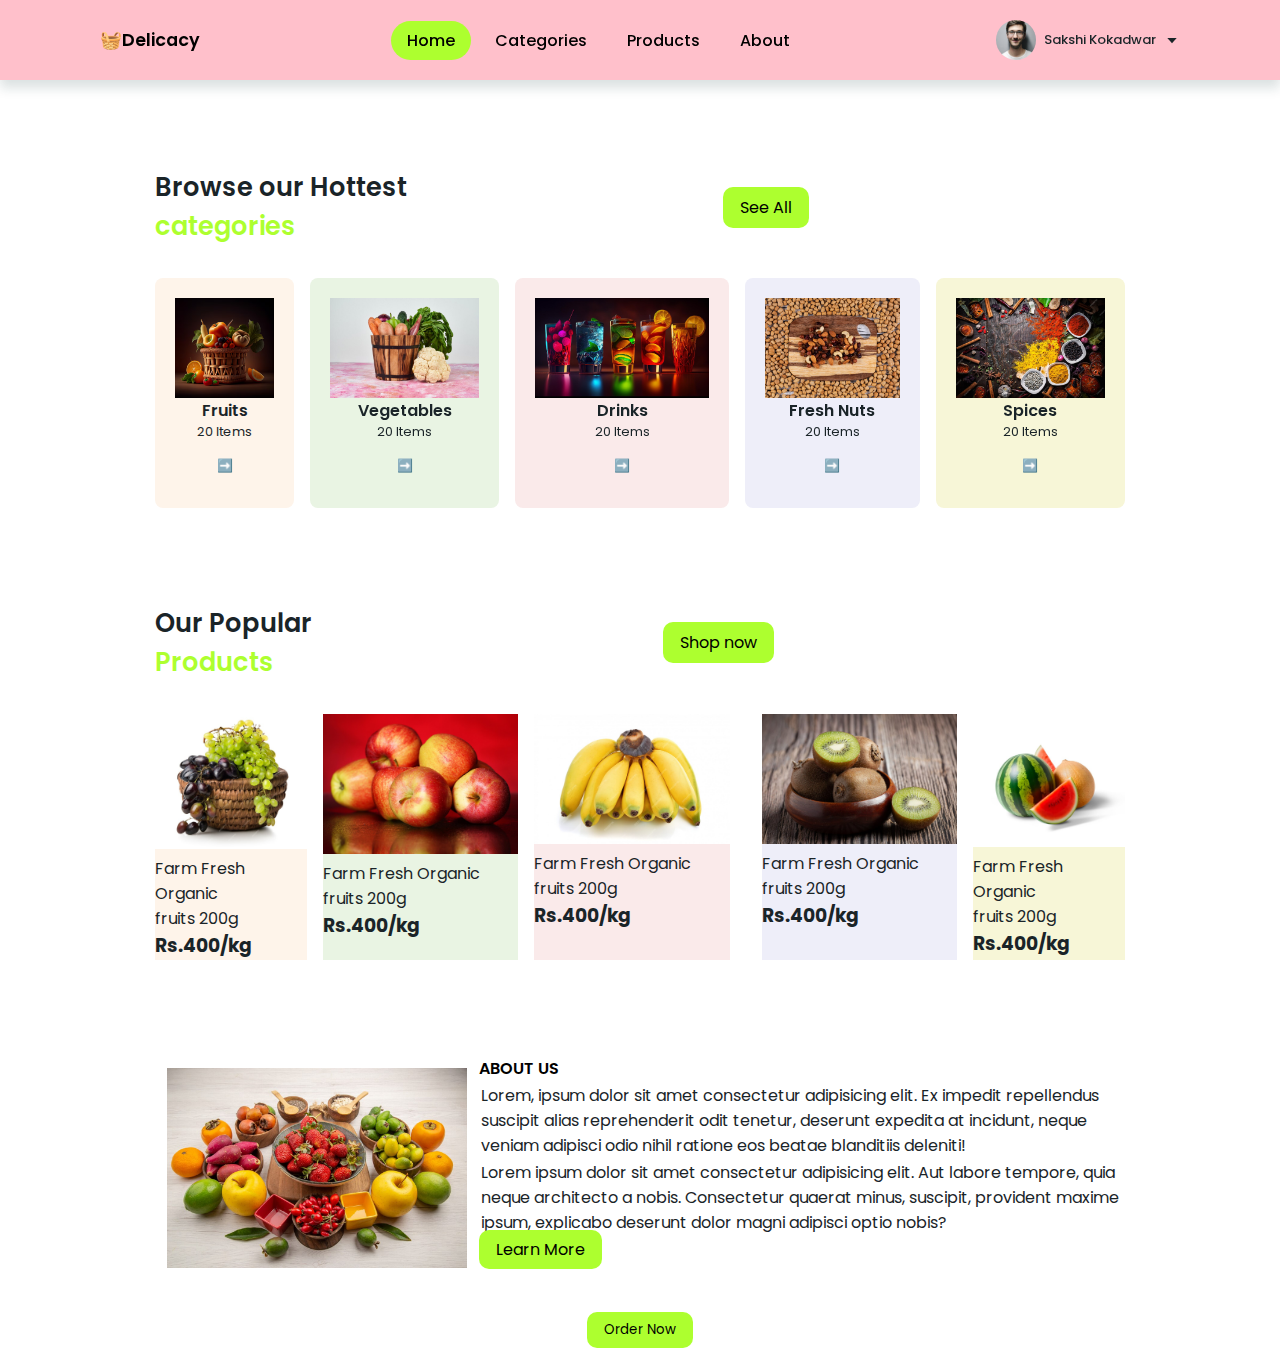
==== index.html @ 23b7e754 "order now button updated with js logic" ====
<!DOCTYPE html>
<html lang="en">
<head>
    <meta charset="UTF-8">
    <meta name="viewport" content="width=device-width, initial-scale=1.0">
    <title>JS Project</title>
    <link rel="stylesheet" href="style.css">
    <link rel="stylesheet"
    href="https://cdn.jsdelivr.net/npm/boxicons@latest/css/boxicons.min.css">
</head>
<body>
    <header>
        <a href="#" class="logo">🧺Delicacy</a>

        <div class="bx bx-menu" id="menu-icon"></div>

        <ul class="navbar">
            <li><a href="#home" class="home-active">Home</a></li>
            <li><a href="#categories" class="">Categories</a></li>
            <li><a href="#products" class="">Products</a></li>
            <li><a href="#about" class="">About</a></li>
        </ul>

        <div class="profile">
            <img src="1.jpg"/>
            <span>Sakshi Kokadwar</span>
            <i class='bx bx-caret-down'></i>
        </div>
    </header>

    <section class="home" id="home">
        

    </section>

    <section class="categories" id="categories">
        <div class="heading">
            <h1>Browse our Hottest<br><span>categories</span></h1>
            <a href="#" class="btn">See All</a>  
         </div>

         <div class="categories-container">
            <div class="box box1">
                <img src="fruits.avif"/>
                <h2>Fruits</h2>
                <span>20 Items</span>
                <span class="bx">➡️</span>
            </div>
            <div class="box box2">
                <img src="vagetables.jpg"/>
                <h2>Vegetables</h2>
                <span>20 Items</span>
                <span class="bx">➡️</span>
            </div>
            <div class="box box3">
                <img src="drinks.jpg"/>
                <h2>Drinks</h2>
                <span>20 Items</span>
                <span class="bx">➡️</span>
            </div>
            <div class="box box4">
                <img src="nuts2.jpg"/>
                <h2>Fresh Nuts</h2>
                <span>20 Items</span>
                <span class="bx">➡️</span>
            </div>
            <div class="box box5">
                <img src="spices2.jpg"/>
                <h2>Spices</h2>
                <span>20 Items</span>
                <span class="bx">➡️</span>
            </div>
         </div>
    </section>

    <section class="products" id="products">
       <div class="heading">
        <h1>Our Popular<br><span>Products</span></h1>
        <a href="#" class="btn">Shop now</a> 
       </div>

       <div class="product-container">
          <div class="box box1">
            <img src="grapes.jpg"/>
            <span>Farm Fresh Organic <br>fruits 200g</span>
            <h3 class="price">Rs.400/kg</h3>
          </div>
          <div class="box box2">
            <img src="apple.jpg"/>
            <span>Farm Fresh Organic <br>fruits 200g</span>
            <h3 class="price">Rs.400/kg</h3>
          </div>
          <div class="box box3">
            <img src="banana.jpg"/>
            <span>Farm Fresh Organic <br>fruits 200g</span>
            <h3 class="price">Rs.400/kg</h3>
          </div>
          <div class="second-container"></div>
          <div class="box box4">
            <img src="kiwi.jpg"/>
            <span>Farm Fresh Organic <br>fruits 200g</span>
            <h3 class="price">Rs.400/kg</h3>
          </div>
          <div class="box box5">
            <img src="watermelon.jpg"/>
            <span>Farm Fresh Organic <br>fruits 200g</span>
            <h3 class="price">Rs.400/kg</h3>
          </div>
        </div>
       </div>
    </section>

    <section class="about" id="about">
        <img src="about.jpg"/>
        <div class="about-text">
            <span>About Us</span>
            <p>Lorem, ipsum dolor sit amet consectetur adipisicing elit. Ex impedit repellendus suscipit alias reprehenderit odit tenetur, deserunt expedita at incidunt, neque veniam adipisci odio nihil ratione eos beatae blanditiis deleniti!</p>
            <p>Lorem ipsum dolor sit amet consectetur adipisicing elit. Aut labore tempore, quia neque architecto a nobis. Consectetur quaerat minus, suscipit, provident maxime ipsum, explicabo deserunt dolor magni adipisci optio nobis?</p>
            <a href="#" class="btn">Learn More</a> 
        </div>
    </section>


    <button type="button" class="btn1" onclick="openModal()">
        Order Now
    </button>

    <div class="overlay" id="overlay">
        <div class="modal">
            <form>
                <input type="text"
                placeholder="Enter name";
                class="form-input";
                />
                <input type="text"
                placeholder="Enter email";
                class="form-input";
                />
                <input type="text"
                placeholder="Enter phone number";
                class="form-input";
                />
                <label for="selectCategory">Choose Category</label>
                <select class="form-input">
                <option>Fruits</option>
                <option>Vegetables</option>
                <option>Drinks</option>
                <option>Fresh Nuts</option>
                <option>Spices</option>
            </select>
            <input type="text"
                placeholder="Enter Address";
                class="form-input";
                />
                 </form>
                 <button type="button" class="btn" onclick="closeModal()">Cancel</button>&nbsp;&nbsp;
                 <button type="button" class="btn">Proceed to Pay</button>
                
        </div>
    </div>

    <script src="script.js"></script>
</body>
</html>
---- style.css ----
@import url('https://fonts.googleapis.com/css2?family=Miniver&family=Poppins:ital,wght@0,100;0,200;0,300;0,400;0,500;0,600;0,700;0,800;0,900;1,100;1,200;1,300;1,400;1,500;1,600;1,700;1,800;1,900&display=swap');

*{
    font-family: 'poppins', sans-serif;
    margin:0;
    padding:0;
    box-sizing: border-box;
    list-style:none;text-decoration: none;
    scroll-behavior: smooth;
}

section {
    padding:4.5rem 0 1.5rem;
}
img{
    width:100%;
}

body{
    color:#1a2428;
}

header {
    position:fixed;
    width:100%;
    top:0;
    display:flex;
    align-items: center;
    justify-content: space-between;
    background: pink;
    box-shadow:0 8px 11px rgb(14 55 54 / 15%);
    padding:20px 100px;transition:0.5s;
}

.profile {
    display:flex;
    align-items: center;
    column-gap: 0.5rem;
    cursor:pointer;
}

.profile img {
    width:40px;
    height:40px;
    object-fit: cover;
    object-position: center;
    border-radius: 50%;
}

.profile span {
    font-size: 13px;
    font-weight: 500;
}

.logo{
    display:flex;
    align-items: center;
    font-size: 1.1rem;
    font-weight: 600;
    color:black;
    column-gap:00.5rem;
}

.logo .bx {
    font-size:24px;
}

.navbar{
    display:flex;
    column-gap: 0.5rem;
}

.navbar a {
    font-size:1rem;
    font-weight:500;
    color:black;
    padding:0.5rem 1rem ;
}

.navbar a:hover,
 .navbar .home-active{
     background:greenyellow;
     border-radius: 50px;
     color:black;
     transition:0.5s;
}

#menu-icon {
    font-size:24px;
    cursor:pointer;
    display:none;
}

.btn{
    background-color: greenyellow;
    border-radius:10px;
    color:black;
    padding:8px 17px;
    margin:8px auto;
}

.heading{
    display:flex;
    justify-content: space-between;
    align-items: center;
}
.heading h1 {
    font-size:1.6rem;
    font-weight: 600;
}
.heading span {
    color:greenyellow;
}
.categories{
    max-width: 970px;
    margin-left:auto;
    margin-right: auto;
}
.categories-container{
    display: flex;
    flex-direction: row;
    gap:1rem;
    margin-top: 2rem;
}
.categories-container .box{
    position:relative;
    display: flex;
    flex-direction: column;
    align-items: center;
    padding:20px;
    border-radius: 0.5rem;
}
.categories-container .box img{
    width: 100%;
    height:100px;
    object-fit: contain;
    object-position: center;
}
.categories-container .box h2{
    font-size:1rem;
    font-weight:600;
}
.categories-container .box span{
    font-size:0.8rem;
    font-weight:400;
    margin-bottom:1rem;
}
.categories-container .box .bx{
   margin-top:2px;  
}
 .box1{
    background:#fef4ea ;
}
.box2{
    background:#e9f4e3 ;
}
.box3{
    background:#faeaea;
}
.box4{
    background:#eeeef9 ;
}
.box5{
    background:#f7f6d7 ;
}
.products{
    max-width:970px;
    margin-left: auto;
    margin-right: auto;
}
.product-container{
    display: flex;
    flex-direction: row;
    gap:1rem;
    margin-top: 2rem; 
}
.products-container .box{
    padding:20px;
    box-shadow:1px 2px 11px 4px rgb(14 55 54 / 15%);
    border-radius:0.5rem;
    position:relative;
}
.products-container .box img{
    width:100%;
    height:200px;
    object-fit:contain;
    object-position: center;
}
.second-container{
    display:flex;
    flex-direction:row;
}
.about{
    max-width: 970px;
    margin-left: auto;
    margin-right: auto;
    display:flex;
    flex-direction:row;
}
.about-text span{
    font-weight: 600;
    text-transform: uppercase;
    color:black;
}
.about img{
    max-height: 200px;
    max-width: fit-content;
    margin:12px 12px;
}
.about-text p{
    margin:2px 2px;
}
.btn1{
    border:none;
    display:block;
    border-radius:5px;
    background-color: greenyellow;
    border-radius:10px;
    color:black;
    padding:8px 17px;
    margin:8px auto;
}
.overlay{
    background-color: rgba(0, 0, 0, 0.7);
    position:fixed;
    top:0;
    left:0;
    height:100%;
    width:100%;
    display:none;
    justify-content:center;
    align-items:center;
}
.modal{
    height:400px;
    background-color:#fff;
    display:block;
    padding:20px 30px  
}
form{
    display:flex;
    flex-direction: column;
    justify-content: center;

}
.form-input{
    width:200px;
    margin:10px 0;
    font-size:15px;
    padding:5px 10px;

}
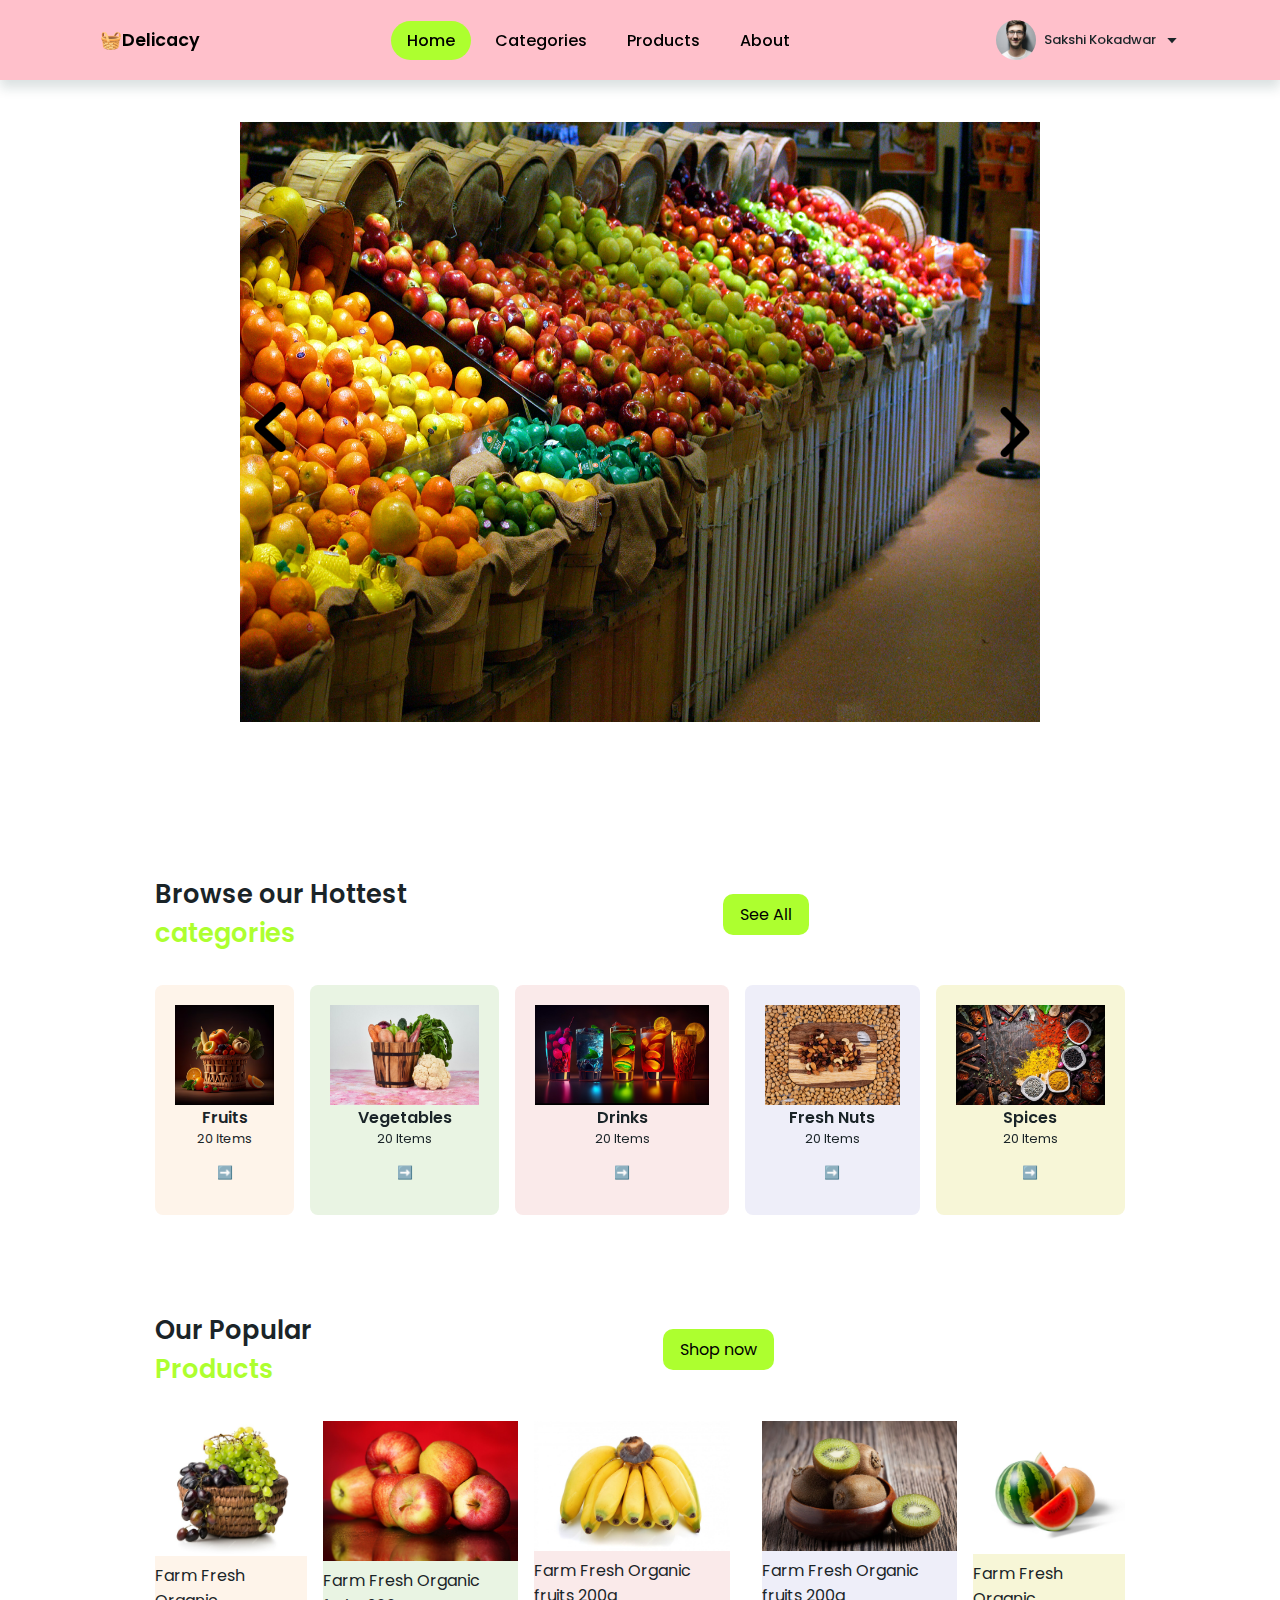
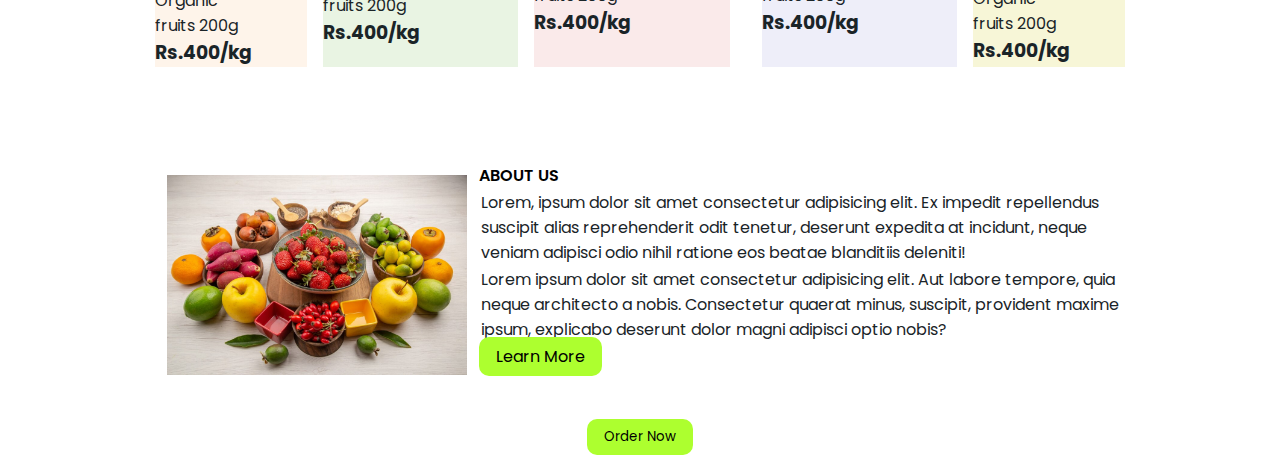
==== commit 05d75f6c: "slideshow added successfully" ====
--- a/index.html
+++ b/index.html
@@ -29,6 +29,9 @@
     </header>
 
     <section class="home" id="home">
+        <img src="1.jpeg" class="slide" id="slide"/>
+        <img src="left-arrow-angle-big-gross-symbol.png" class="icon-action icon-prev" onclick="prev()" />
+        <img src="right1.png" class="icon-action icon-next" onclick="next()"/>
         
 
     </section>
--- a/style.css
+++ b/style.css
@@ -248,8 +248,43 @@
     margin:10px 0;
     font-size:15px;
     padding:5px 10px;
-
-}
-
-
-
+}
+
+.slide{
+    height:600px;
+    width:800px;
+
+}
+.home{
+    width:fit-content;
+    margin:50px auto;
+    position:relative;
+}
+.icon-action{
+    height:50px;
+    width:auto;
+    color:white;
+    cursor:pointer;
+    transition:0.5s;
+}
+.icon-prev{
+    position:absolute;
+    left:0;
+    top:50%;
+    margin:auto 5px;
+}
+.icon-prev:hover{
+    transform:scale(0.8); 
+}
+.icon-next{
+    position:absolute;
+    top:50%;
+    right:0;
+    margin:5px auto;
+}
+.icon-next:hover{
+    transform:scale(0.8);
+}
+
+
+
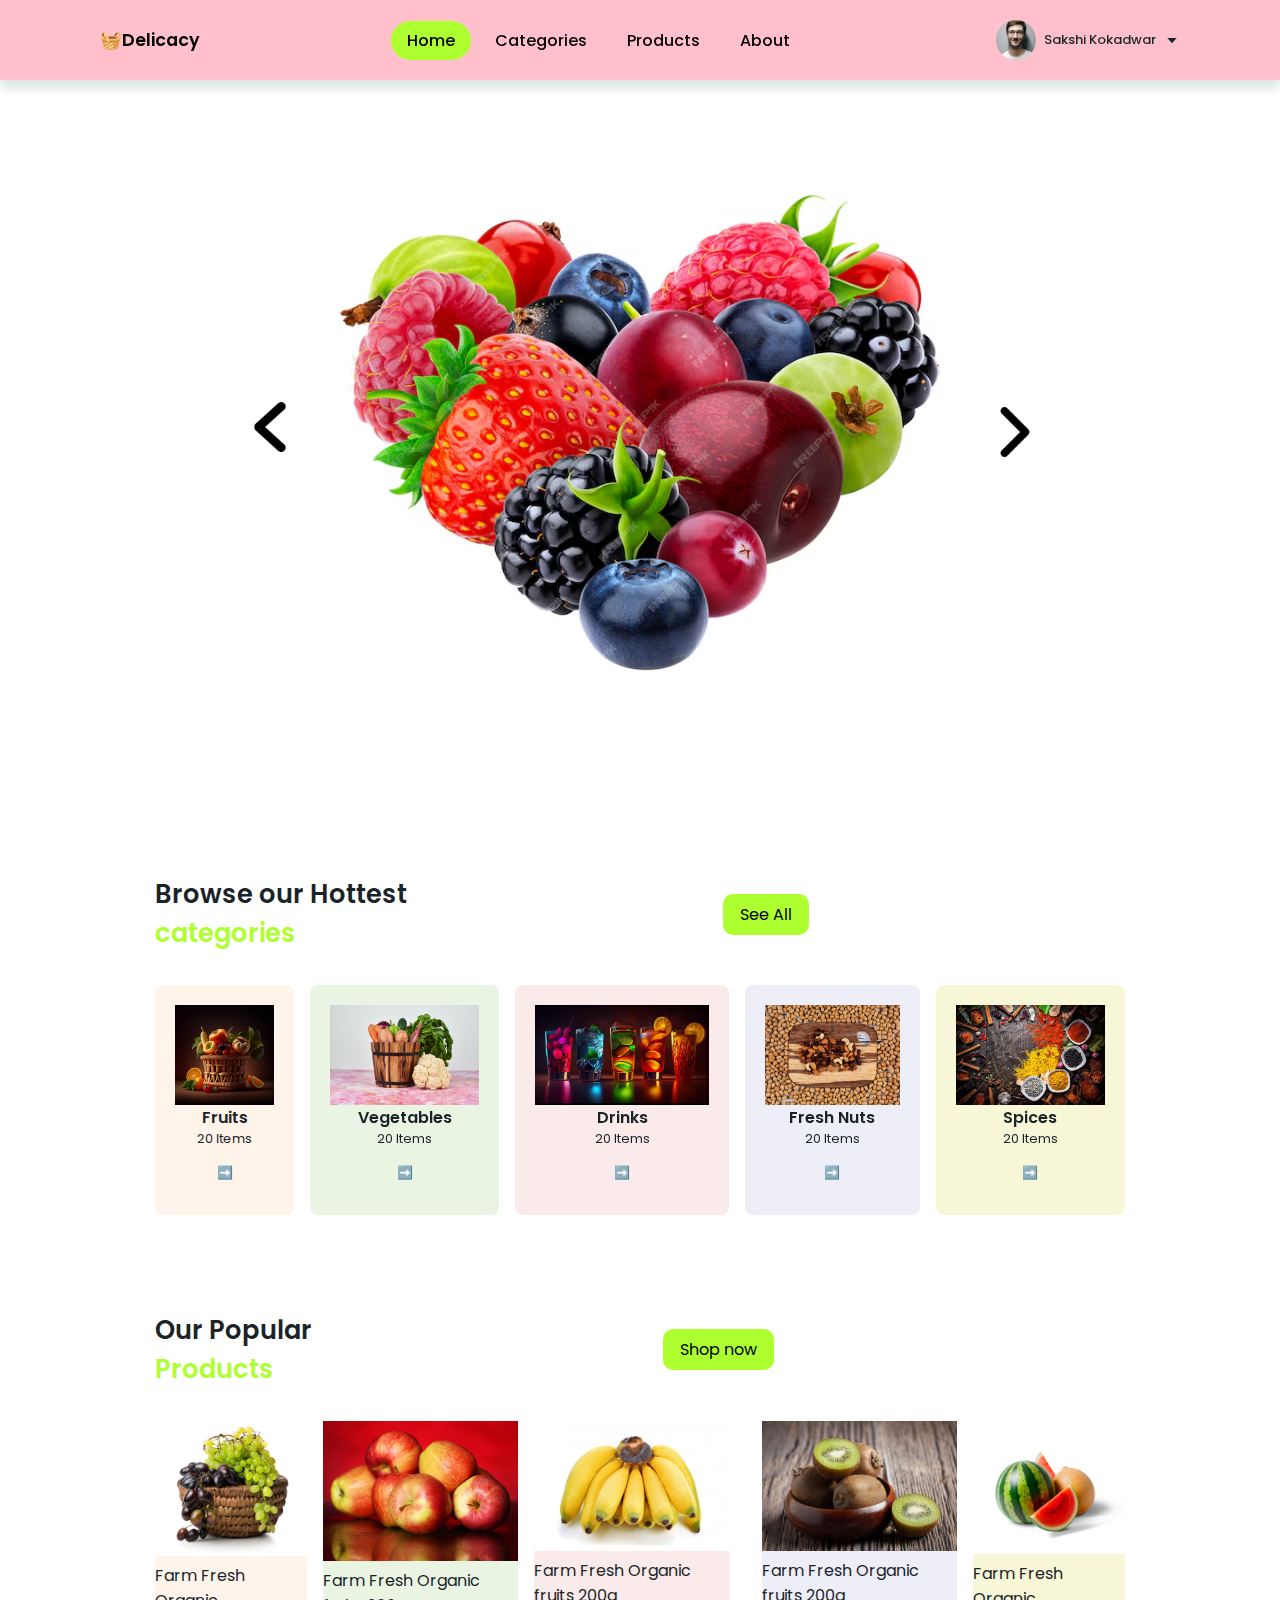
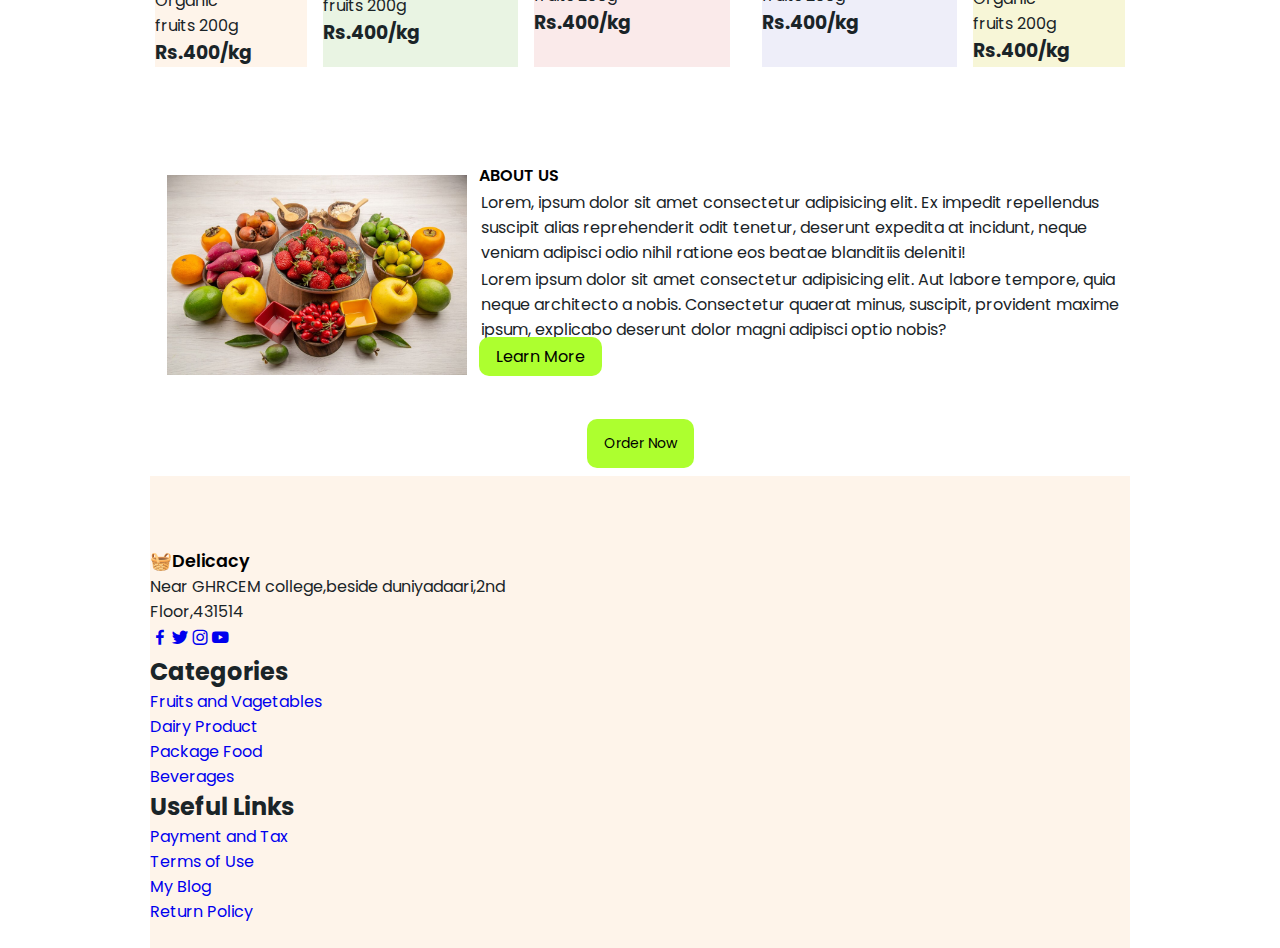
==== commit 2e6bb030: "footer section added" ====
--- a/index.html
+++ b/index.html
@@ -29,7 +29,7 @@
     </header>
 
     <section class="home" id="home">
-        <img src="1.jpeg" class="slide" id="slide"/>
+        <img src="s1.avif" class="slide" id="slide"/>
         <img src="left-arrow-angle-big-gross-symbol.png" class="icon-action icon-prev" onclick="prev()" />
         <img src="right1.png" class="icon-action icon-next" onclick="next()"/>
         
@@ -156,12 +156,37 @@
                 class="form-input";
                 />
                  </form>
-                 <button type="button" class="btn" onclick="closeModal()">Cancel</button>&nbsp;&nbsp;
+                 <button type="button" class="btn cat" onclick="closeModal()">Cancel</button>&nbsp;&nbsp;
                  <button type="button" class="btn">Proceed to Pay</button>
                 
         </div>
     </div>
-
+    <section class="footer" id="footer">
+        <div class="footer-box">
+            <a href="#" class="logo">🧺Delicacy</a>
+            <p>Near GHRCEM college,beside duniyadaari,2nd <br>Floor,431514</p>
+            <div class="social">
+                <a href="#"><i class='bx bxl-facebook'></i></a>
+                <a href="#"><i class='bx bxl-twitter'></i></a>
+                <a href="#"><i class='bx bxl-instagram'></i></a>
+                <a href="#"><i class='bx bxl-youtube'></i></a>
+            </div>
+            <div class="footer-box">
+                <h2>Categories</h2>
+                <a href="#">Fruits and Vagetables</a>
+                <a href="#">Dairy Product</a>
+                <a href="#">Package Food</a>
+                <a href="#">Beverages</a>
+            </div>
+            <div class="footer-box">
+                <h2>Useful Links</h2>
+                <a href="#">Payment and Tax</a>
+                <a href="#">Terms of Use</a>
+                <a href="#">My Blog</a>
+                <a href="#">Return Policy</a>
+            </div>
+        </div>
+    </section>
     <script src="script.js"></script>
 </body>
 </html>--- a/style.css
+++ b/style.css
@@ -217,8 +217,10 @@
     background-color: greenyellow;
     border-radius:10px;
     color:black;
-    padding:8px 17px;
+    padding:14px 17px;
     margin:8px auto;
+    font-size:14px;
+    cursor:pointer;
 }
 .overlay{
     background-color: rgba(0, 0, 0, 0.7);
@@ -285,6 +287,26 @@
 .icon-next:hover{
     transform:scale(0.8);
 }
-
-
-
+.footer{
+    max-width:980px;
+    margin-left: auto;
+    margin-right: auto;
+    background: #fef4ea;
+}
+.footer-box{
+    display:flex;
+    flex-direction: column;
+}
+.social{
+    display: flex;
+    align-items: center;
+    font-size:20px;
+    border-radius:2px;
+}
+.cat{
+    background-color: red;
+}
+
+@media (max-width)
+
+
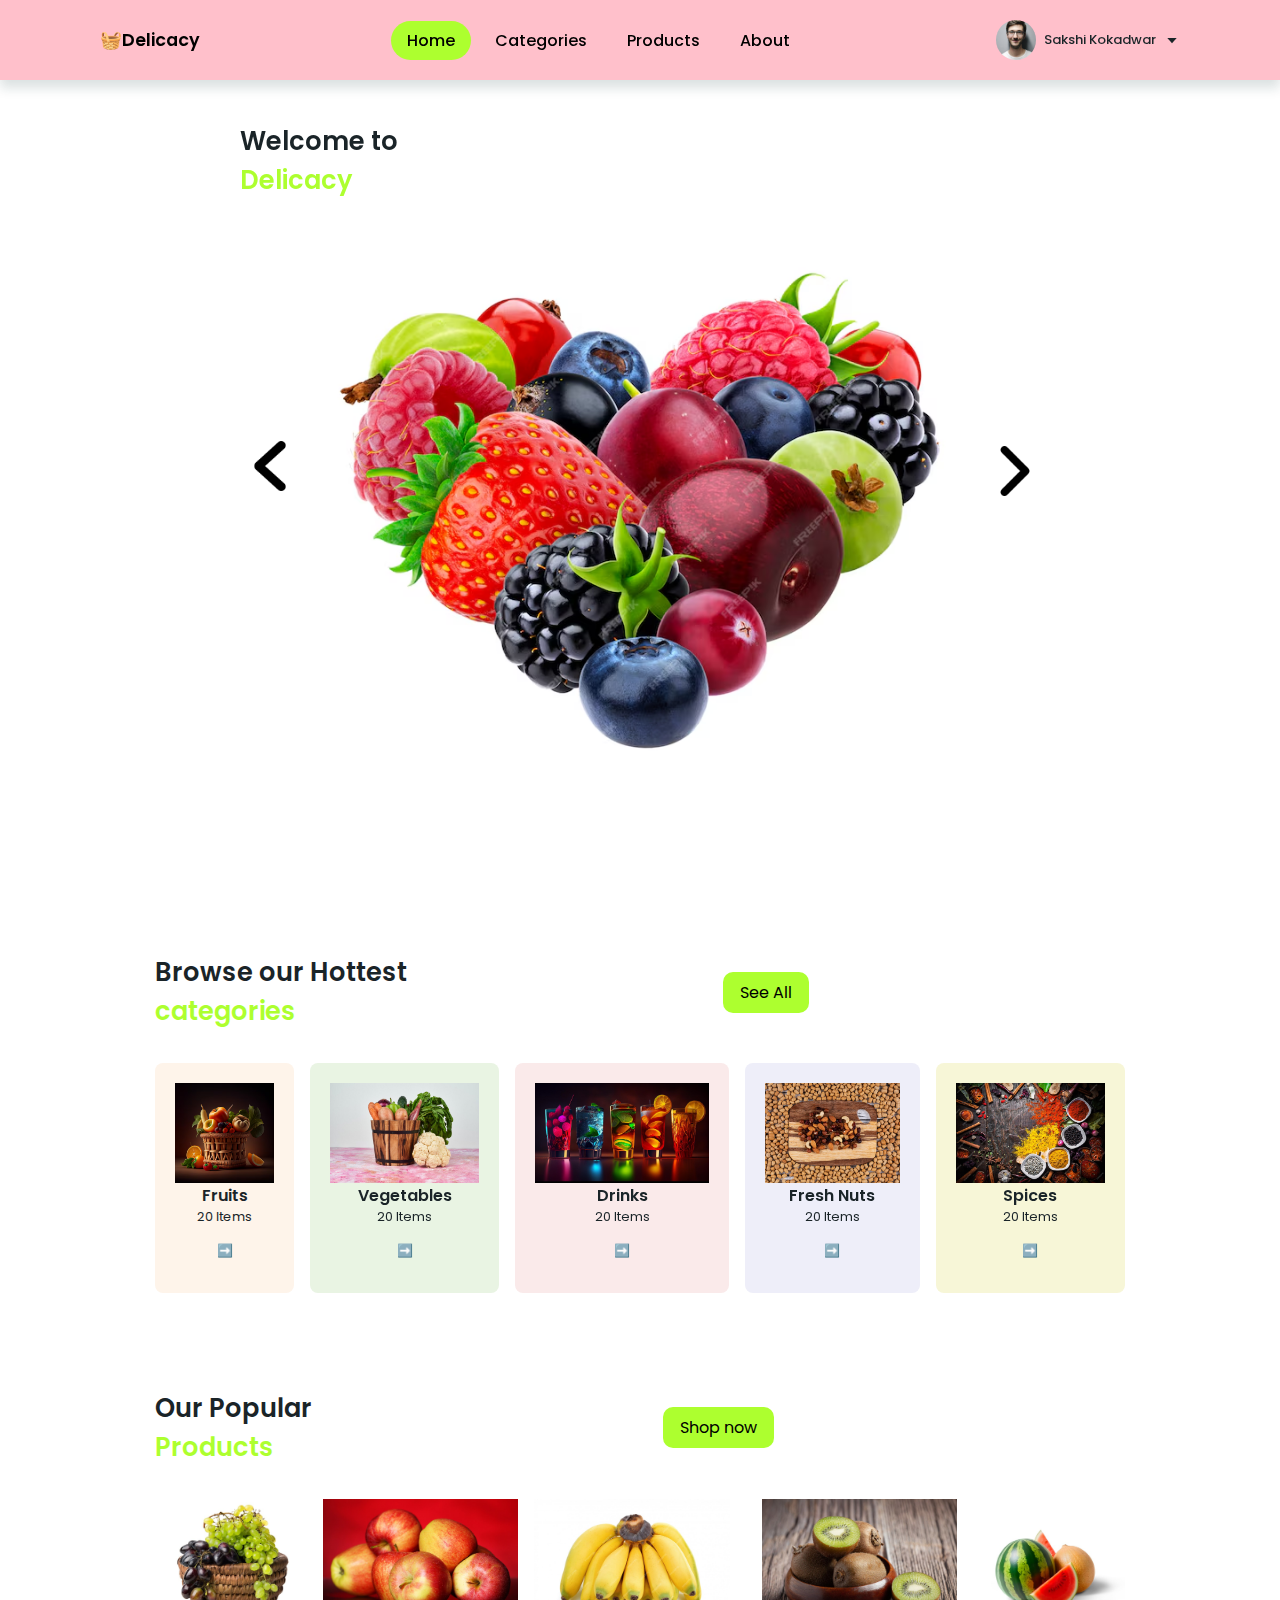
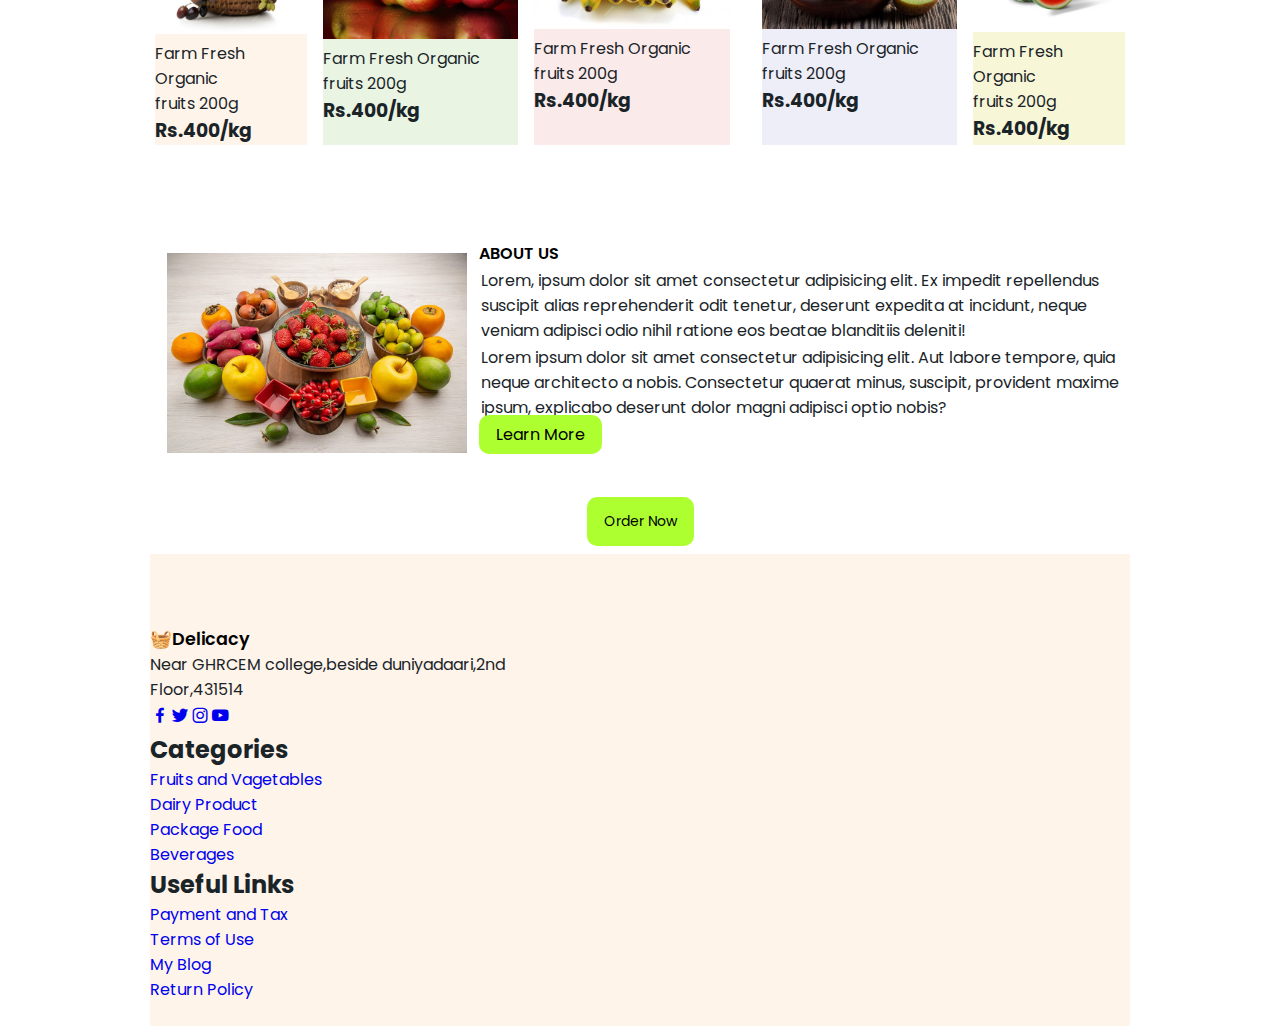
==== commit 972c3c2c: "media queries added" ====
--- a/index.html
+++ b/index.html
@@ -29,6 +29,9 @@
     </header>
 
     <section class="home" id="home">
+        <div class="heading">
+        <h1>Welcome to <br><span class="first">Delicacy</span> </h1>
+    </div>
         <img src="s1.avif" class="slide" id="slide"/>
         <img src="left-arrow-angle-big-gross-symbol.png" class="icon-action icon-prev" onclick="prev()" />
         <img src="right1.png" class="icon-action icon-next" onclick="next()"/>
--- a/style.css
+++ b/style.css
@@ -307,6 +307,141 @@
     background-color: red;
 }
 
-@media (max-width)
-
-
+
+
+
+/*media queries*/
+/* Default styles already apply to larger screens */
+@media (max-width: 1080px) {
+    header {
+        padding: 18px 60px;
+    }
+
+    .home h1 {
+        padding: 0 50px;
+        font-size: 1.5rem;
+    }
+
+    .home img {
+        width: 90%;
+        height: auto;
+    }
+
+    .categories-container, .product-container {
+        flex-wrap: wrap;
+        gap: 1rem;
+        justify-content: center;
+    }
+
+    .categories-container .box, .product-container .box {
+        width: 45%;
+    }
+}
+
+@media (max-width: 768px) {
+    header {
+        padding: 15px 30px;
+    }
+
+    #menu-icon {
+        display: block;
+    }
+
+    .navbar {
+        display: none;
+        flex-direction: column;
+        position: absolute;
+        top: 100%;
+        left: 0;
+        background: pink;
+        width: 100%;
+        box-shadow: 0 8px 11px rgb(14 55 54 / 15%);
+    }
+
+    .navbar a {
+        padding: 10px 15px;
+        text-align: center;
+    }
+
+    .navbar.active {
+        display: flex;
+    }
+
+    .profile {
+        display: none;
+    }
+
+    .categories-container .box, .product-container .box {
+        width: 100%;
+    }
+
+    .home img {
+        width: 100%;
+        height: auto;
+    }
+
+    .slide {
+        height: auto;
+    }
+
+    .icon-action {
+        width: 30px;
+        height: 30px;
+    }
+
+    .about {
+        flex-direction: column;
+    }
+
+    .about img {
+        max-width: 100%;
+        margin: 0;
+    }
+
+    .btn, .btn1 {
+        font-size: 12px;
+        padding: 10px 15px;
+    }
+}
+
+@media (max-width: 480px) {
+    header {
+        padding: 10px 15px;
+        flex-direction: column;
+    }
+
+    .logo {
+        font-size: 1rem;
+    }
+
+    .categories-container .box img, 
+    .product-container .box img {
+        height: 80px;
+    }
+
+    .footer-box {
+        flex-direction: column;
+    }
+
+    .footer-box h2, .footer-box a {
+        text-align: center;
+    }
+
+    .social {
+        justify-content: center;
+        gap: 10px;
+    }
+
+    .modal {
+        width: 90%;
+    }
+
+    .form-input {
+        width: 100%;
+    }
+
+    .btn {
+        width: 100%;
+    }
+}
+
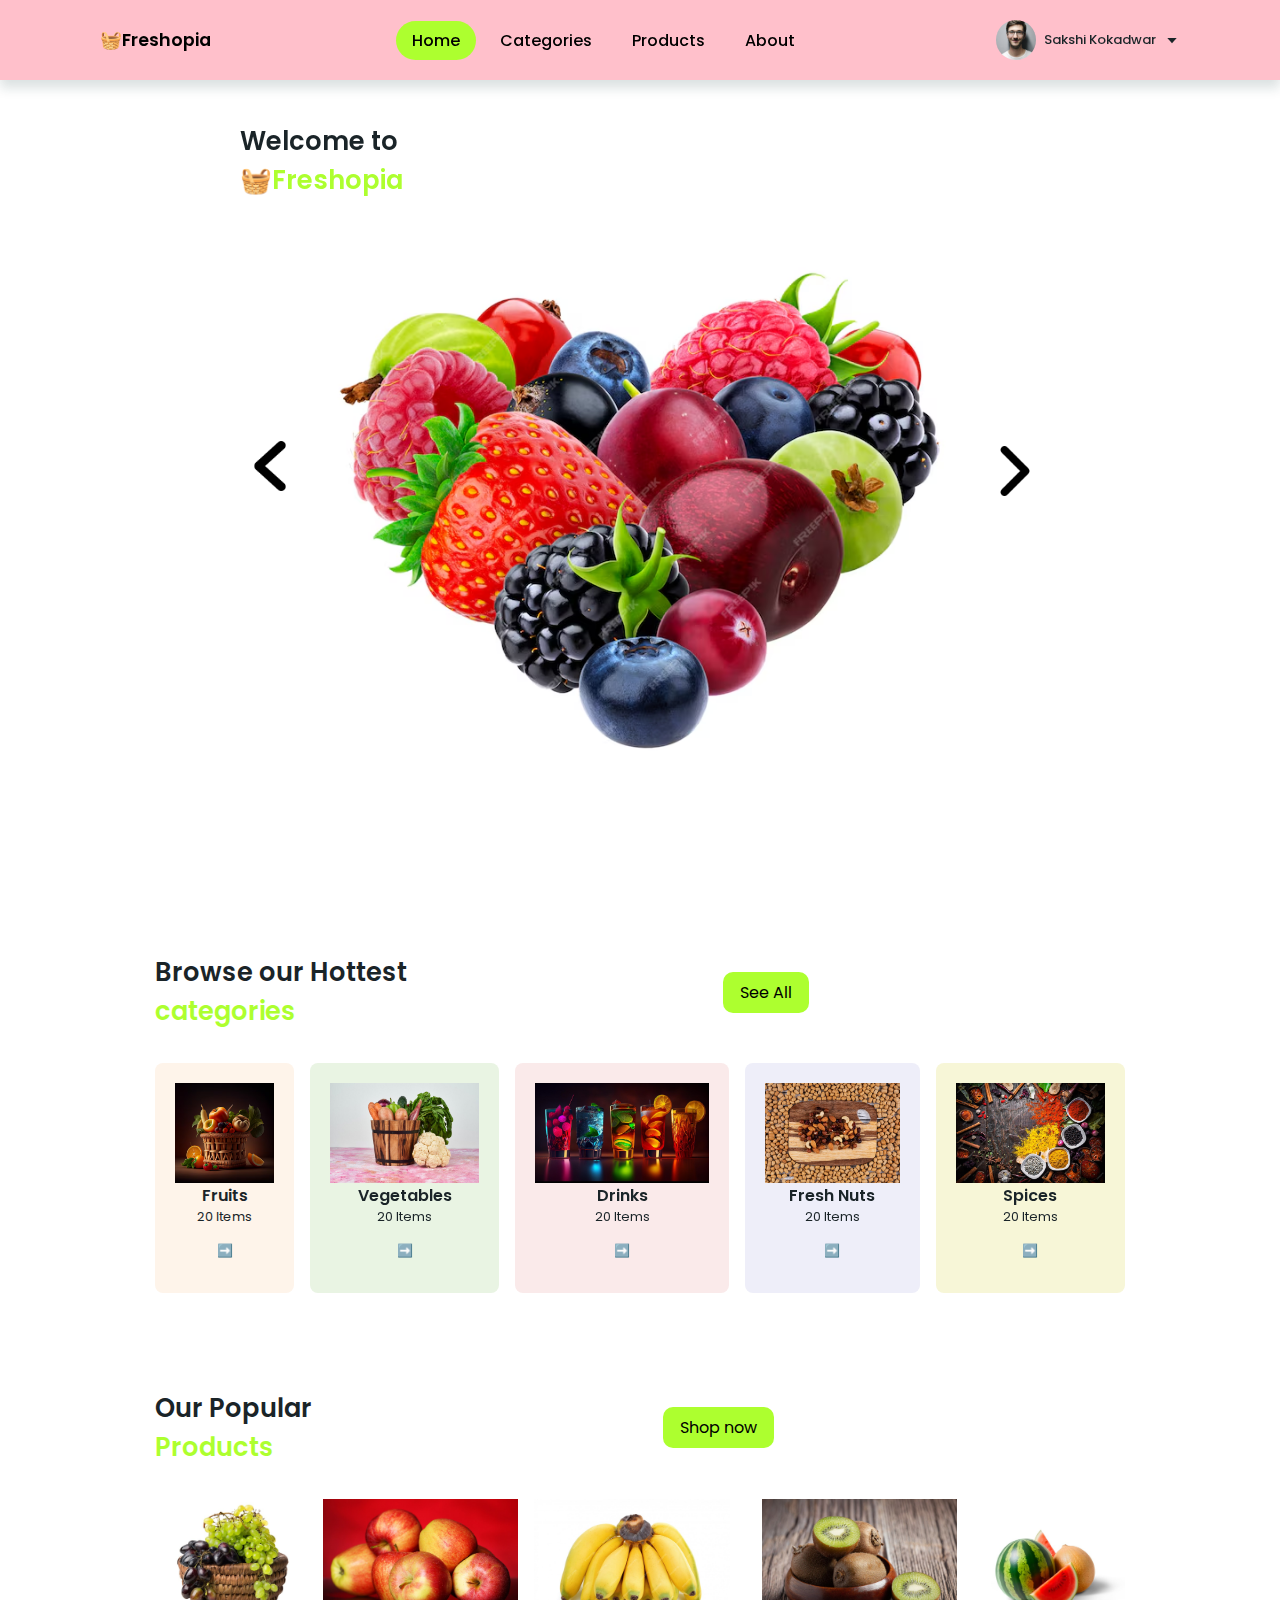
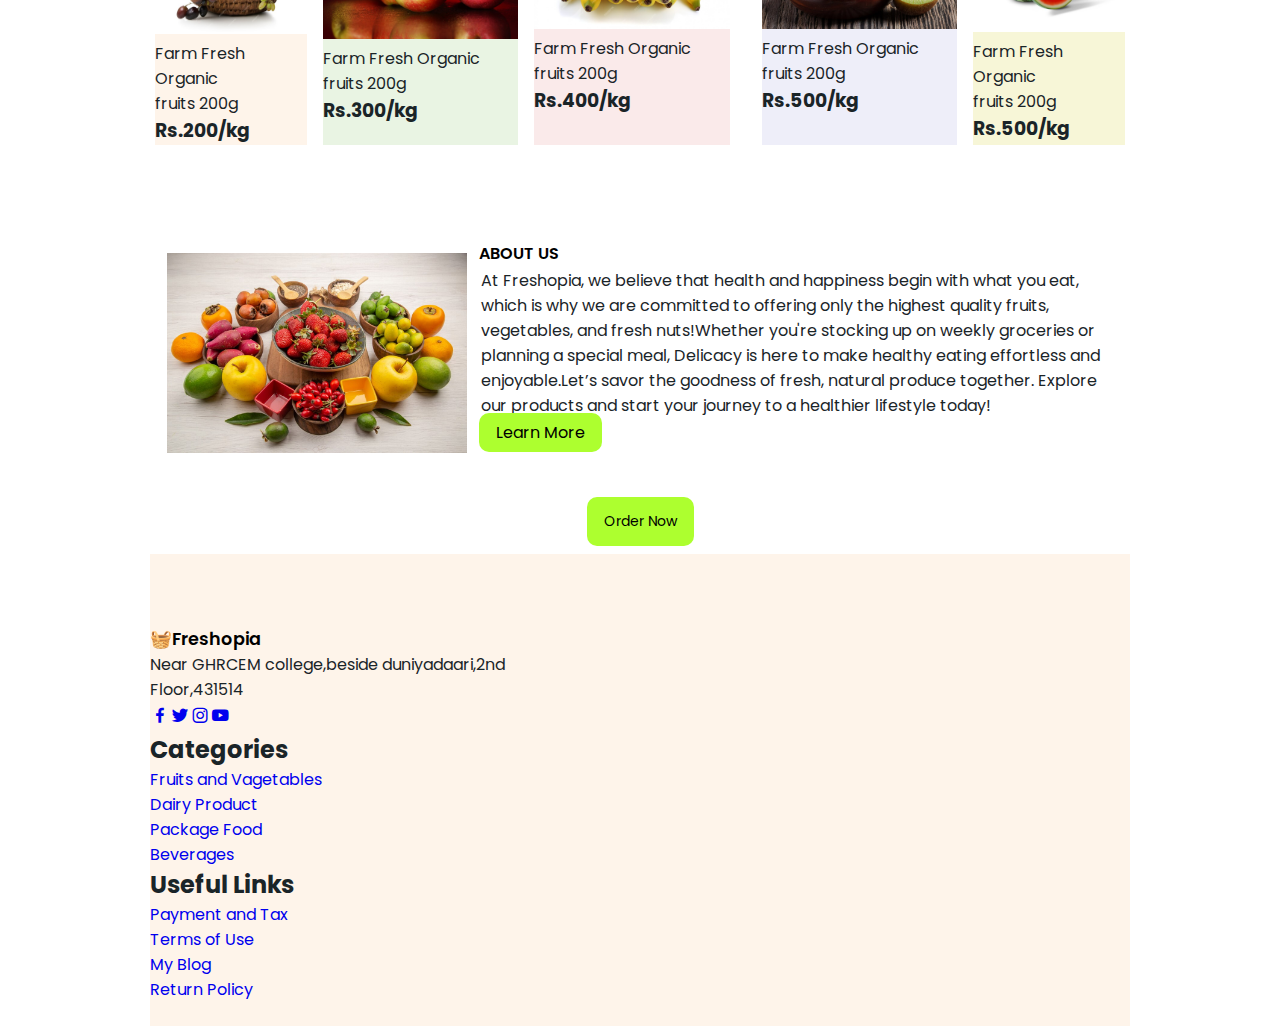
==== commit 300f82e2: "title of websute changed" ====
--- a/index.html
+++ b/index.html
@@ -10,7 +10,7 @@
 </head>
 <body>
     <header>
-        <a href="#" class="logo">🧺Delicacy</a>
+        <a href="#" class="logo">🧺Freshopia</a>
 
         <div class="bx bx-menu" id="menu-icon"></div>
 
@@ -30,7 +30,7 @@
 
     <section class="home" id="home">
         <div class="heading">
-        <h1>Welcome to <br><span class="first">Delicacy</span> </h1>
+        <h1>Welcome to <br><span class="first">🧺Freshopia</span> </h1>
     </div>
         <img src="s1.avif" class="slide" id="slide"/>
         <img src="left-arrow-angle-big-gross-symbol.png" class="icon-action icon-prev" onclick="prev()" />
@@ -89,12 +89,12 @@
           <div class="box box1">
             <img src="grapes.jpg"/>
             <span>Farm Fresh Organic <br>fruits 200g</span>
-            <h3 class="price">Rs.400/kg</h3>
+            <h3 class="price">Rs.200/kg</h3>
           </div>
           <div class="box box2">
             <img src="apple.jpg"/>
             <span>Farm Fresh Organic <br>fruits 200g</span>
-            <h3 class="price">Rs.400/kg</h3>
+            <h3 class="price">Rs.300/kg</h3>
           </div>
           <div class="box box3">
             <img src="banana.jpg"/>
@@ -105,12 +105,12 @@
           <div class="box box4">
             <img src="kiwi.jpg"/>
             <span>Farm Fresh Organic <br>fruits 200g</span>
-            <h3 class="price">Rs.400/kg</h3>
+            <h3 class="price">Rs.500/kg</h3>
           </div>
           <div class="box box5">
             <img src="watermelon.jpg"/>
             <span>Farm Fresh Organic <br>fruits 200g</span>
-            <h3 class="price">Rs.400/kg</h3>
+            <h3 class="price">Rs.500/kg</h3>
           </div>
         </div>
        </div>
@@ -120,8 +120,7 @@
         <img src="about.jpg"/>
         <div class="about-text">
             <span>About Us</span>
-            <p>Lorem, ipsum dolor sit amet consectetur adipisicing elit. Ex impedit repellendus suscipit alias reprehenderit odit tenetur, deserunt expedita at incidunt, neque veniam adipisci odio nihil ratione eos beatae blanditiis deleniti!</p>
-            <p>Lorem ipsum dolor sit amet consectetur adipisicing elit. Aut labore tempore, quia neque architecto a nobis. Consectetur quaerat minus, suscipit, provident maxime ipsum, explicabo deserunt dolor magni adipisci optio nobis?</p>
+            <p>At Freshopia, we believe that health and happiness begin with what you eat, which is why we are committed to offering only the highest quality fruits, vegetables, and fresh nuts!Whether you're stocking up on weekly groceries or planning a special meal, Delicacy is here to make healthy eating effortless and enjoyable.Let’s savor the goodness of fresh, natural produce together. Explore our products and start your journey to a healthier lifestyle today!</p>
             <a href="#" class="btn">Learn More</a> 
         </div>
     </section>
@@ -166,7 +165,7 @@
     </div>
     <section class="footer" id="footer">
         <div class="footer-box">
-            <a href="#" class="logo">🧺Delicacy</a>
+            <a href="#" class="logo">🧺Freshopia</a>
             <p>Near GHRCEM college,beside duniyadaari,2nd <br>Floor,431514</p>
             <div class="social">
                 <a href="#"><i class='bx bxl-facebook'></i></a>
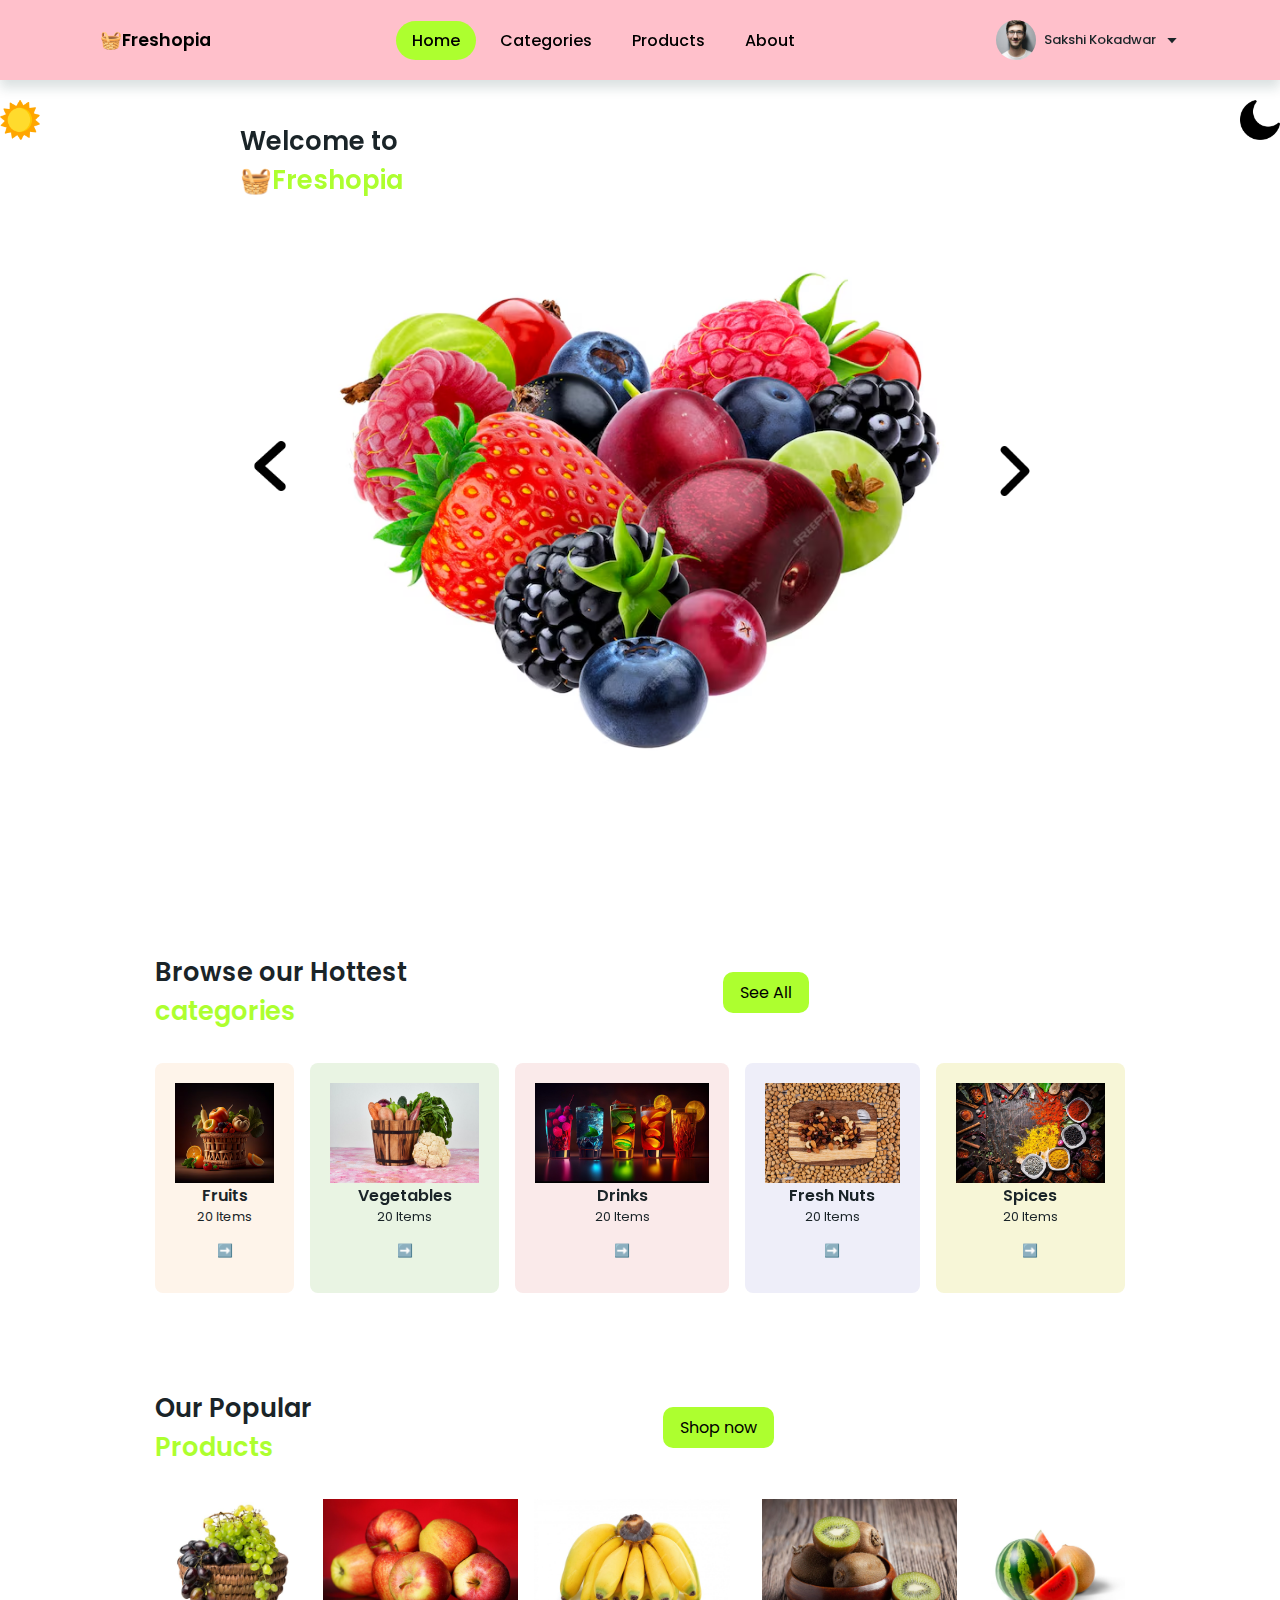
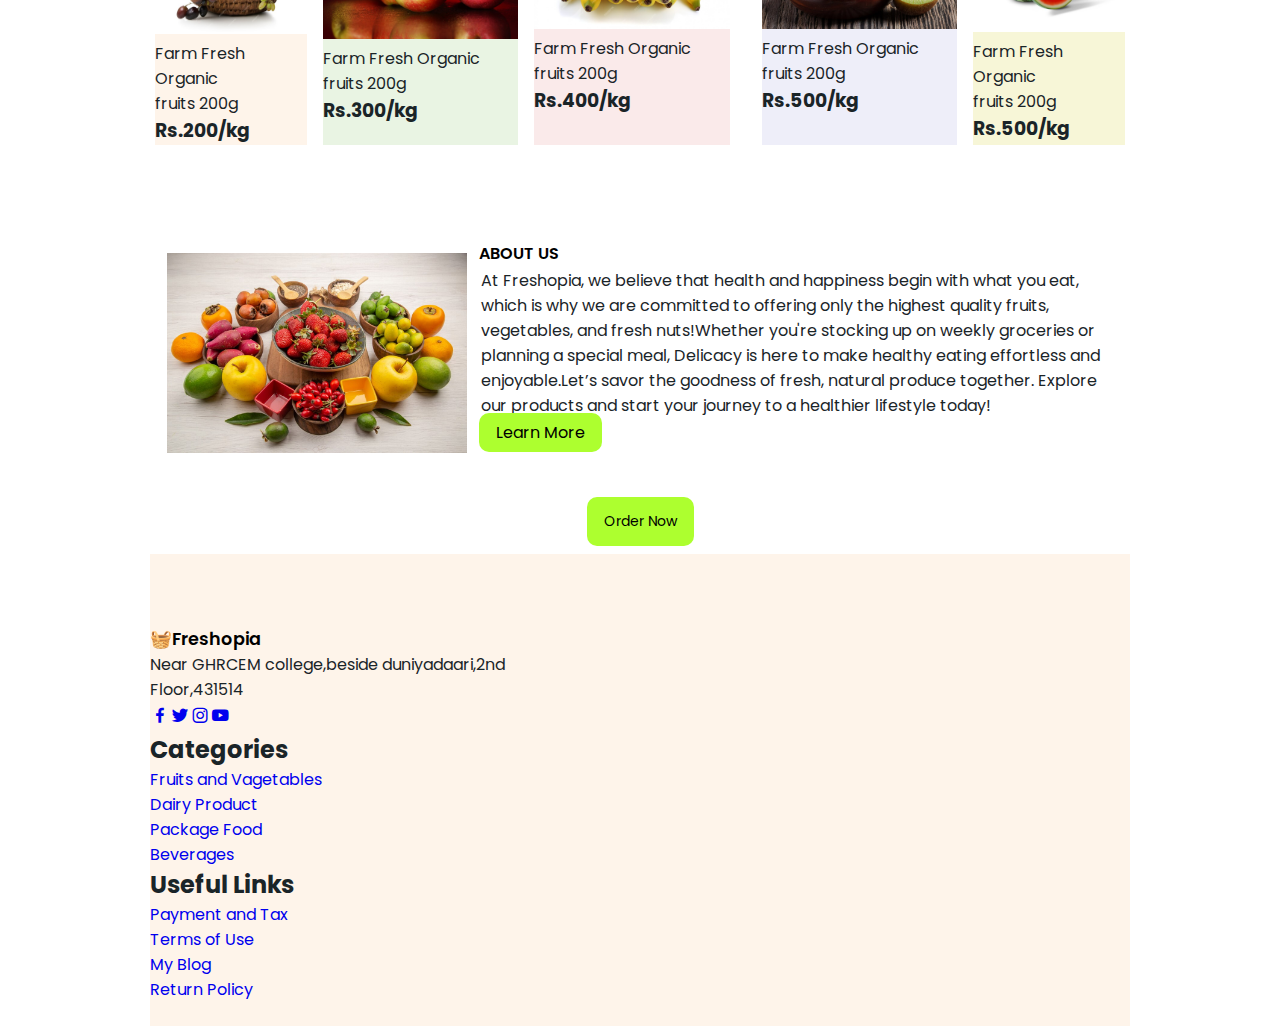
==== commit 91343a4d: "dark nad light mode added" ====
--- a/index.html
+++ b/index.html
@@ -9,12 +9,12 @@
     href="https://cdn.jsdelivr.net/npm/boxicons@latest/css/boxicons.min.css">
 </head>
 <body>
-    <header>
+    <header id="headerchange">
         <a href="#" class="logo">🧺Freshopia</a>
 
         <div class="bx bx-menu" id="menu-icon"></div>
 
-        <ul class="navbar">
+        <ul class="navbar" id="navbar">
             <li><a href="#home" class="home-active">Home</a></li>
             <li><a href="#categories" class="">Categories</a></li>
             <li><a href="#products" class="">Products</a></li>
@@ -25,8 +25,11 @@
             <img src="1.jpg"/>
             <span>Sakshi Kokadwar</span>
             <i class='bx bx-caret-down'></i>
-        </div>
+         </div>
     </header>
+    
+    <img src="sunny.png" class="sun" onclick="lightMode()"/>
+    <img src="moon.png" class="moon" onclick="darkMode()"/>
 
     <section class="home" id="home">
         <div class="heading">
--- a/style.css
+++ b/style.css
@@ -14,6 +14,7 @@
 }
 img{
     width:100%;
+    
 }
 
 body{
@@ -382,6 +383,7 @@
 
     .slide {
         height: auto;
+        position:relative
     }
 
     .icon-action {
@@ -444,4 +446,17 @@
         width: 100%;
     }
 }
-
+.sun{
+    height:40px;
+    width:auto;
+    margin:50px auto;
+    position:absolute;
+    left:0;
+}
+.moon{
+    height:40px;
+    width:auto;
+    margin:50px auto;
+    position:absolute;
+    right:0;
+}
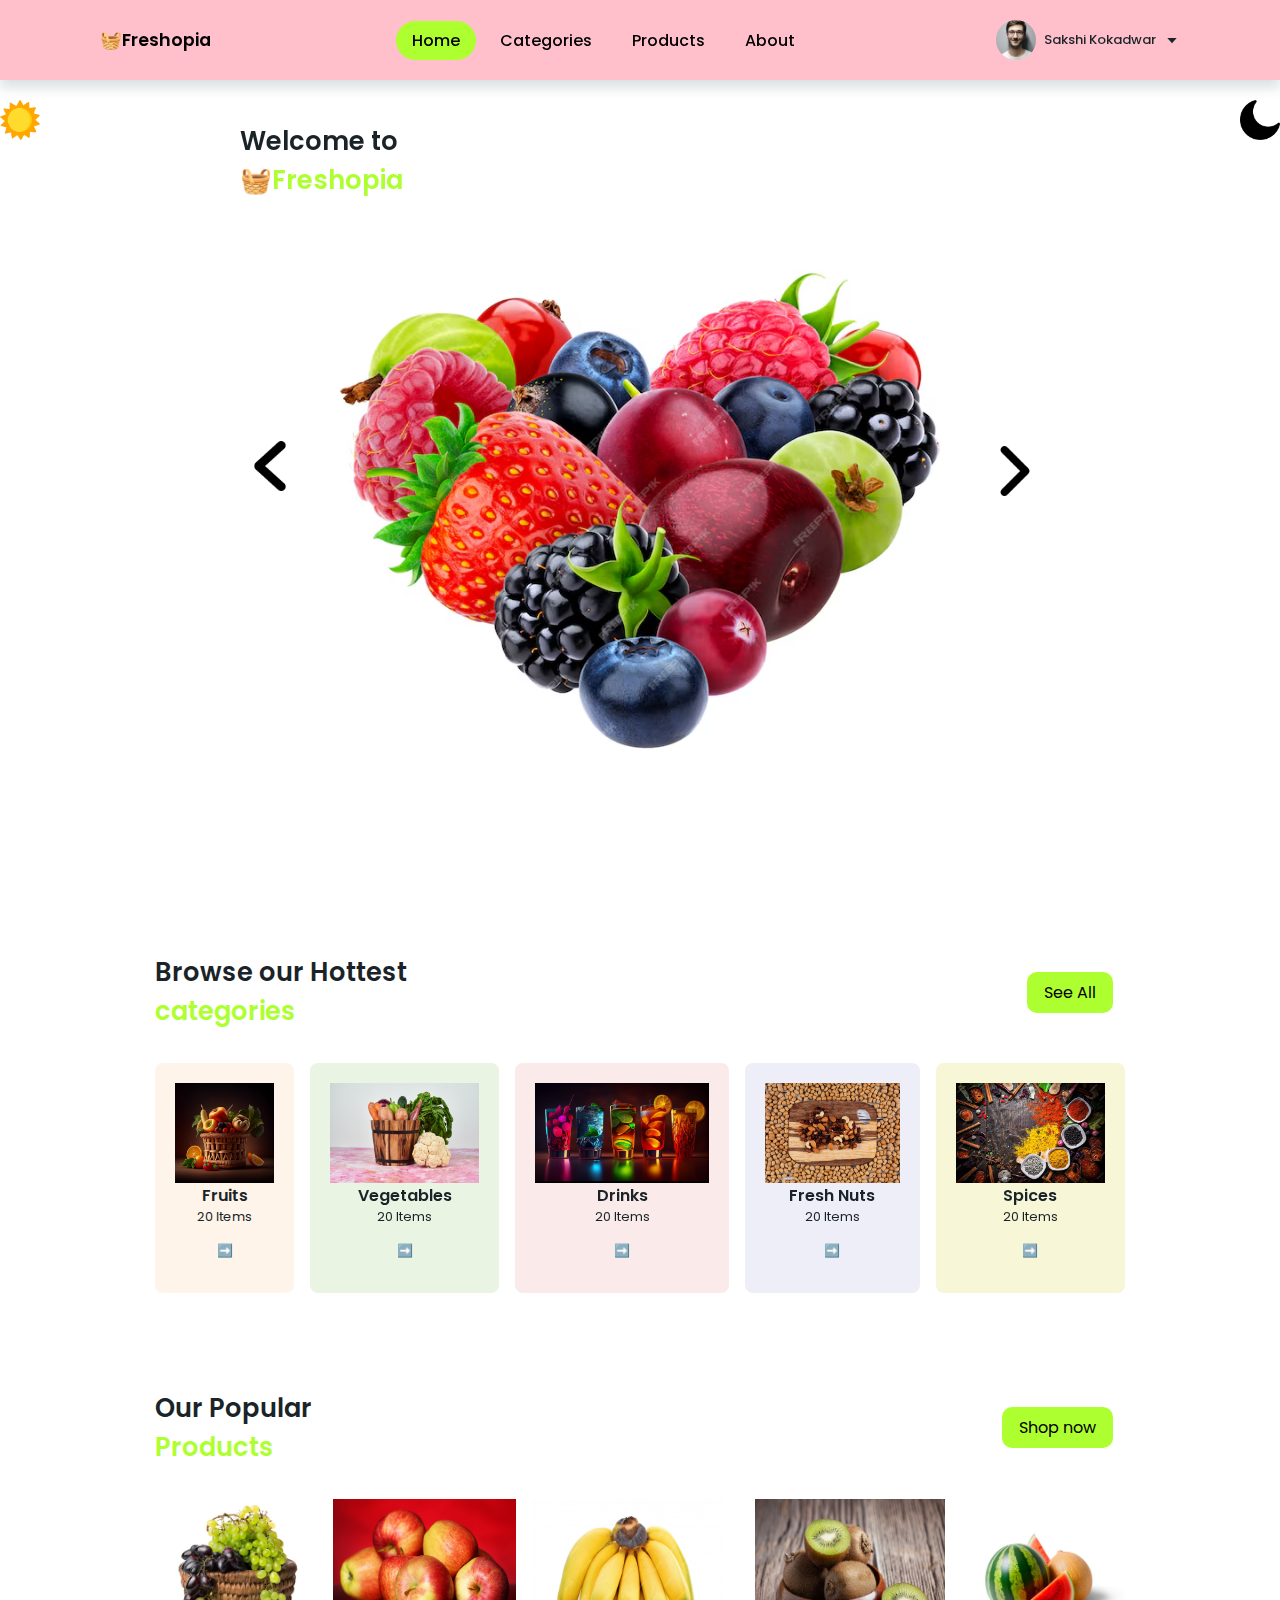
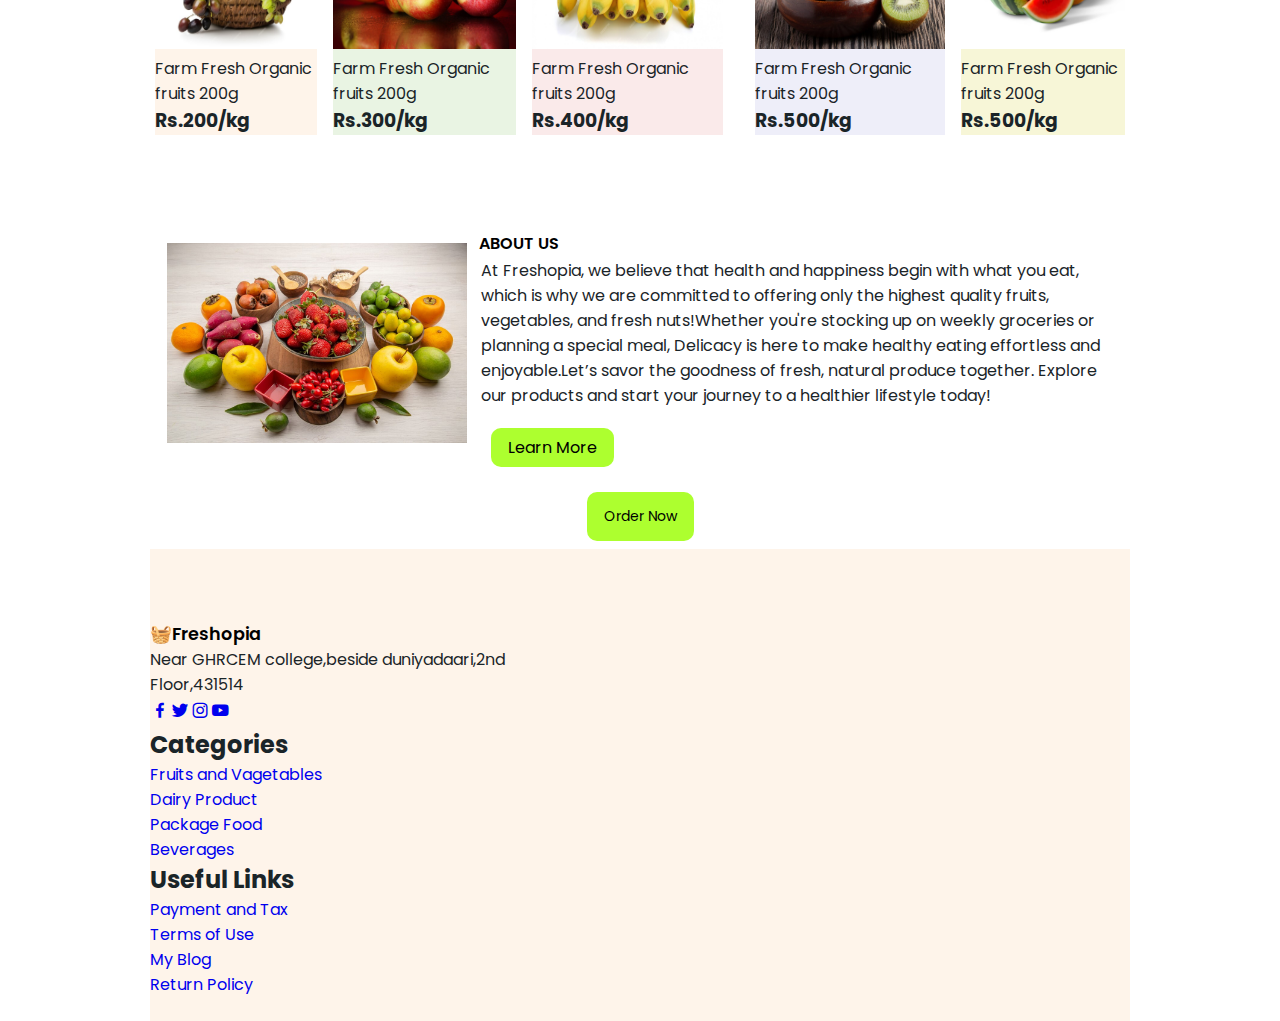
==== commit 92f63520: "media queries updated" ====
--- a/index.html
+++ b/index.html
@@ -8,7 +8,7 @@
     <link rel="stylesheet"
     href="https://cdn.jsdelivr.net/npm/boxicons@latest/css/boxicons.min.css">
 </head>
-<body>
+<body id="bodychange">
     <header id="headerchange">
         <a href="#" class="logo">🧺Freshopia</a>
 
@@ -45,7 +45,7 @@
     <section class="categories" id="categories">
         <div class="heading">
             <h1>Browse our Hottest<br><span>categories</span></h1>
-            <a href="#" class="btn">See All</a>  
+            <a href="#" class="btn" id="btn">See All</a>  
          </div>
 
          <div class="categories-container">
@@ -85,33 +85,33 @@
     <section class="products" id="products">
        <div class="heading">
         <h1>Our Popular<br><span>Products</span></h1>
-        <a href="#" class="btn">Shop now</a> 
+        <a href="#" class="btn" id="btn">Shop now</a> 
        </div>
 
        <div class="product-container">
           <div class="box box1">
-            <img src="grapes.jpg"/>
+            <img src="grapes.jpg" class="size"/>
             <span>Farm Fresh Organic <br>fruits 200g</span>
             <h3 class="price">Rs.200/kg</h3>
           </div>
           <div class="box box2">
-            <img src="apple.jpg"/>
+            <img src="apple.jpg" class="size"/>
             <span>Farm Fresh Organic <br>fruits 200g</span>
             <h3 class="price">Rs.300/kg</h3>
           </div>
           <div class="box box3">
-            <img src="banana.jpg"/>
+            <img src="banana.jpg" class="size"/>
             <span>Farm Fresh Organic <br>fruits 200g</span>
             <h3 class="price">Rs.400/kg</h3>
           </div>
           <div class="second-container"></div>
           <div class="box box4">
-            <img src="kiwi.jpg"/>
+            <img src="kiwi.jpg" class="size"/>
             <span>Farm Fresh Organic <br>fruits 200g</span>
             <h3 class="price">Rs.500/kg</h3>
           </div>
           <div class="box box5">
-            <img src="watermelon.jpg"/>
+            <img src="watermelon.jpg" class="size"/>
             <span>Farm Fresh Organic <br>fruits 200g</span>
             <h3 class="price">Rs.500/kg</h3>
           </div>
@@ -123,7 +123,7 @@
         <img src="about.jpg"/>
         <div class="about-text">
             <span>About Us</span>
-            <p>At Freshopia, we believe that health and happiness begin with what you eat, which is why we are committed to offering only the highest quality fruits, vegetables, and fresh nuts!Whether you're stocking up on weekly groceries or planning a special meal, Delicacy is here to make healthy eating effortless and enjoyable.Let’s savor the goodness of fresh, natural produce together. Explore our products and start your journey to a healthier lifestyle today!</p>
+            <p>At Freshopia, we believe that health and happiness begin with what you eat, which is why we are committed to offering only the highest quality fruits, vegetables, and fresh nuts!Whether you're stocking up on weekly groceries or planning a special meal, Delicacy is here to make healthy eating effortless and enjoyable.Let’s savor the goodness of fresh, natural produce together. Explore our products and start your journey to a healthier lifestyle today!</p><br>
             <a href="#" class="btn">Learn More</a> 
         </div>
     </section>
--- a/style.css
+++ b/style.css
@@ -5,7 +5,8 @@
     margin:0;
     padding:0;
     box-sizing: border-box;
-    list-style:none;text-decoration: none;
+    list-style:none;
+    text-decoration: none;
     scroll-behavior: smooth;
 }
 
@@ -19,6 +20,7 @@
 
 body{
     color:#1a2428;
+    background-color:#fff;
 }
 
 header {
@@ -97,7 +99,7 @@
     border-radius:10px;
     color:black;
     padding:8px 17px;
-    margin:8px auto;
+    margin:8px 12px;
 }
 
 .heading{
@@ -305,146 +307,8 @@
     border-radius:2px;
 }
 .cat{
-    background-color: red;
-}
-
-
-
-
-/*media queries*/
-/* Default styles already apply to larger screens */
-@media (max-width: 1080px) {
-    header {
-        padding: 18px 60px;
-    }
-
-    .home h1 {
-        padding: 0 50px;
-        font-size: 1.5rem;
-    }
-
-    .home img {
-        width: 90%;
-        height: auto;
-    }
-
-    .categories-container, .product-container {
-        flex-wrap: wrap;
-        gap: 1rem;
-        justify-content: center;
-    }
-
-    .categories-container .box, .product-container .box {
-        width: 45%;
-    }
-}
-
-@media (max-width: 768px) {
-    header {
-        padding: 15px 30px;
-    }
-
-    #menu-icon {
-        display: block;
-    }
-
-    .navbar {
-        display: none;
-        flex-direction: column;
-        position: absolute;
-        top: 100%;
-        left: 0;
-        background: pink;
-        width: 100%;
-        box-shadow: 0 8px 11px rgb(14 55 54 / 15%);
-    }
-
-    .navbar a {
-        padding: 10px 15px;
-        text-align: center;
-    }
-
-    .navbar.active {
-        display: flex;
-    }
-
-    .profile {
-        display: none;
-    }
-
-    .categories-container .box, .product-container .box {
-        width: 100%;
-    }
-
-    .home img {
-        width: 100%;
-        height: auto;
-    }
-
-    .slide {
-        height: auto;
-        position:relative
-    }
-
-    .icon-action {
-        width: 30px;
-        height: 30px;
-    }
-
-    .about {
-        flex-direction: column;
-    }
-
-    .about img {
-        max-width: 100%;
-        margin: 0;
-    }
-
-    .btn, .btn1 {
-        font-size: 12px;
-        padding: 10px 15px;
-    }
-}
-
-@media (max-width: 480px) {
-    header {
-        padding: 10px 15px;
-        flex-direction: column;
-    }
-
-    .logo {
-        font-size: 1rem;
-    }
-
-    .categories-container .box img, 
-    .product-container .box img {
-        height: 80px;
-    }
-
-    .footer-box {
-        flex-direction: column;
-    }
-
-    .footer-box h2, .footer-box a {
-        text-align: center;
-    }
-
-    .social {
-        justify-content: center;
-        gap: 10px;
-    }
-
-    .modal {
-        width: 90%;
-    }
-
-    .form-input {
-        width: 100%;
-    }
-
-    .btn {
-        width: 100%;
-    }
+    background-color:#ff0000;
+    cursor:pointer;
 }
 .sun{
     height:40px;
@@ -460,3 +324,242 @@
     position:absolute;
     right:0;
 }
+.size{
+    height:150px;
+}
+
+@media (max-width: 768px) {
+    
+    header {
+      flex-direction: column;
+      padding: 10px 20px;
+    }
+  
+    .navbar {
+      flex-direction: column;
+      align-items: center;
+      gap: 10px;
+    }
+  
+    .profile img {
+      width: 30px;
+      height: 30px;
+    }
+  
+    .profile span {
+      font-size: 12px;
+    }
+  
+   
+    .home {
+      width: 100%;
+      margin: 20px auto;
+    }
+  
+    .slide {
+      width: 100%;
+      height: auto;
+    }
+  
+    .icon-prev, 
+    .icon-next {
+      height: 40px;
+      width: 40px;
+    }
+  
+    
+    .categories-container {
+      flex-wrap: wrap;
+      justify-content: center;
+    }
+  
+    .categories-container .box {
+      width: 45%;
+      margin-bottom: 10px;
+    }
+  
+    
+    .product-container {
+      flex-wrap: wrap;
+      justify-content: center;
+    }
+  
+    .products-container .box {
+      width: 45%;
+      margin-bottom: 10px;
+    }
+  
+    .products-container .box img {
+      height: 150px;
+    }
+  
+    
+    .about {
+      flex-direction: column;
+    }
+  
+    .about img {
+      max-width: 100%;
+      max-height: auto;
+    }
+  
+    .about-text p {
+      font-size: 14px;
+    }
+  
+    
+    .modal {
+      width: 90%;
+      height: auto;
+      padding: 20px;
+    }
+  
+    .form-input {
+      width: 100%;
+    }
+  
+    .btn1, .btn, .cat {
+      font-size: 14px;
+      padding: 10px 15px;
+    }
+  
+    /* Footer section */
+    .footer {
+      padding: 20px;
+    }
+  
+    .footer-box {
+      text-align: center;
+      margin-bottom: 10px;
+    }
+  
+    .social i {
+      font-size: 16px;
+    }
+  }
+  
+ 
+  @media (max-width: 480px) {
+    
+    header {
+      padding: 10px;
+    }
+  
+    .logo {
+      font-size: 1rem;
+    }
+  
+    .navbar a {
+      font-size: 14px;
+    }
+  
+    .profile img {
+      width: 25px;
+      height: 25px;
+    }
+  
+    .profile span {
+      font-size: 10px;
+    }
+  
+   
+    .home {
+      padding: 20px;
+      width: 100%;
+    }
+  
+    .slide {
+      width: 100%;
+      height: auto;
+    }
+  
+    .icon-prev, 
+    .icon-next {
+      height: 30px;
+      width: 30px;
+    }
+  
+   
+    .categories-container {
+      flex-wrap: wrap;
+      gap: 10px;
+    }
+  
+    .categories-container .box {
+      width: 100%;
+      margin-bottom: 10px;
+    }
+  
+    .categories-container .box img {
+      height: 80px;
+    }
+  
+    
+    .product-container {
+      flex-wrap: wrap;
+      gap: 10px;
+    }
+  
+    .products-container .box {
+      width: 100%;
+      margin-bottom: 15px;
+    }
+  
+    .products-container .box img {
+      height: 150px;
+    }
+  
+    
+    .about {
+      flex-direction: column;
+    }
+  
+    .about img {
+      width: 100%;
+      height: auto;
+    }
+  
+    .about-text p {
+      font-size: 12px;
+    }
+  
+   
+    .modal {
+      width: 95%;
+      height: auto;
+      padding: 20px;
+    }
+  
+    .form-input {
+      width: 100%;
+    }
+  
+    
+    .btn1, .btn, .cat {
+      font-size: 12px;
+      padding: 8px 12px;
+    }
+  
+    
+    .footer {
+      padding: 10px;
+    }
+  
+    .footer-box {
+      text-align: center;
+      margin-bottom: 10px;
+    }
+  
+    .footer-box h2 {
+      font-size: 14px;
+    }
+  
+    .footer-box a {
+      font-size: 12px;
+    }
+  
+    .social i {
+      font-size: 12px;
+    }
+  }
+  
